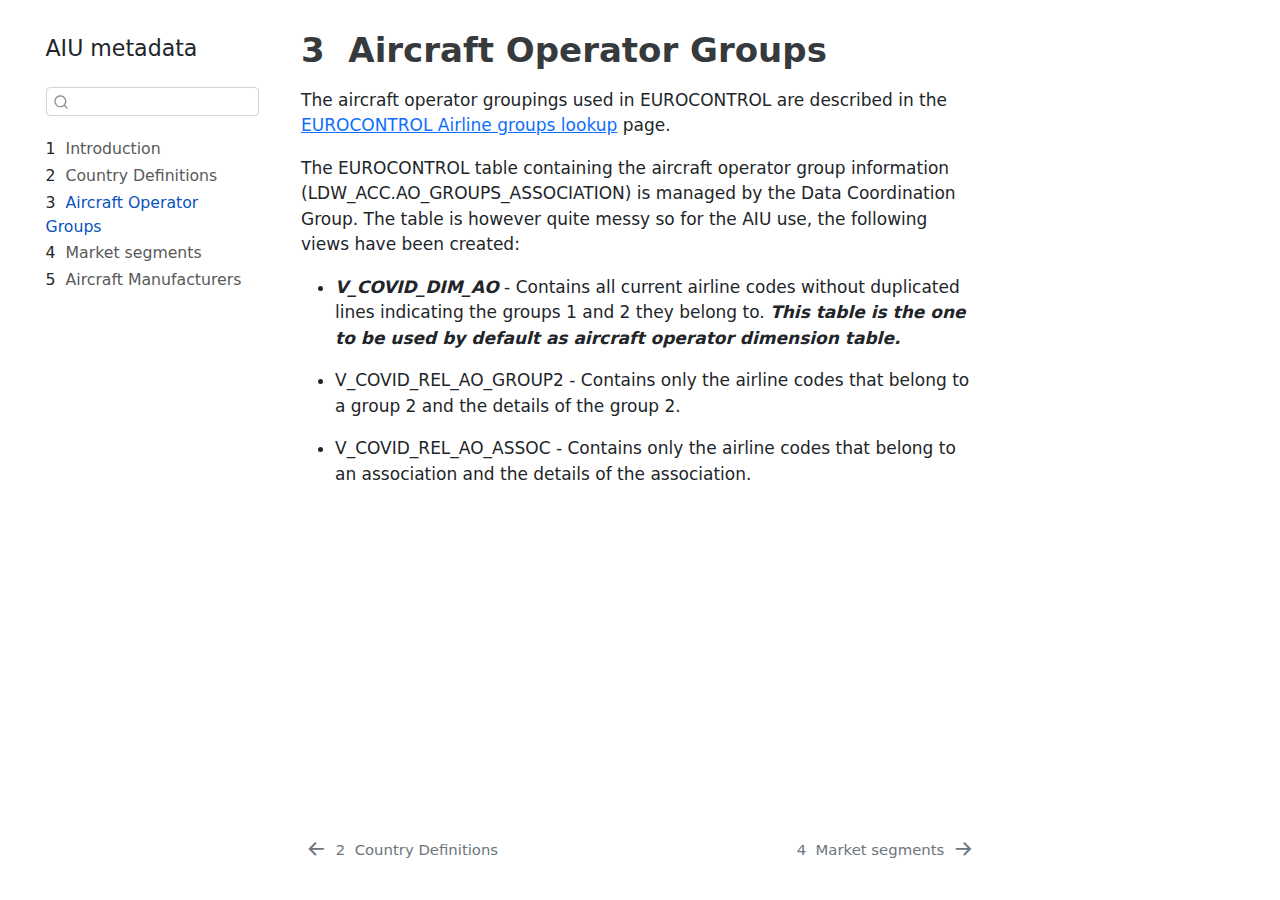
==== ao_groups.html @ b22c86f0 "Built site for gh-pages" ====
<!DOCTYPE html>
<html xmlns="http://www.w3.org/1999/xhtml" lang="en" xml:lang="en"><head>

<meta charset="utf-8">
<meta name="generator" content="quarto-1.3.450">

<meta name="viewport" content="width=device-width, initial-scale=1.0, user-scalable=yes">


<title>AIU metadata - 3&nbsp; Aircraft Operator Groups</title>
<style>
code{white-space: pre-wrap;}
span.smallcaps{font-variant: small-caps;}
div.columns{display: flex; gap: min(4vw, 1.5em);}
div.column{flex: auto; overflow-x: auto;}
div.hanging-indent{margin-left: 1.5em; text-indent: -1.5em;}
ul.task-list{list-style: none;}
ul.task-list li input[type="checkbox"] {
  width: 0.8em;
  margin: 0 0.8em 0.2em -1em; /* quarto-specific, see https://github.com/quarto-dev/quarto-cli/issues/4556 */ 
  vertical-align: middle;
}
</style>


<script src="site_libs/quarto-nav/quarto-nav.js"></script>
<script src="site_libs/quarto-nav/headroom.min.js"></script>
<script src="site_libs/clipboard/clipboard.min.js"></script>
<script src="site_libs/quarto-search/autocomplete.umd.js"></script>
<script src="site_libs/quarto-search/fuse.min.js"></script>
<script src="site_libs/quarto-search/quarto-search.js"></script>
<meta name="quarto:offset" content="./">
<link href="./market_segments.html" rel="next">
<link href="./metadata.html" rel="prev">
<script src="site_libs/quarto-html/quarto.js"></script>
<script src="site_libs/quarto-html/popper.min.js"></script>
<script src="site_libs/quarto-html/tippy.umd.min.js"></script>
<script src="site_libs/quarto-html/anchor.min.js"></script>
<link href="site_libs/quarto-html/tippy.css" rel="stylesheet">
<link href="site_libs/quarto-html/quarto-syntax-highlighting.css" rel="stylesheet" id="quarto-text-highlighting-styles">
<script src="site_libs/bootstrap/bootstrap.min.js"></script>
<link href="site_libs/bootstrap/bootstrap-icons.css" rel="stylesheet">
<link href="site_libs/bootstrap/bootstrap.min.css" rel="stylesheet" id="quarto-bootstrap" data-mode="light">
<script id="quarto-search-options" type="application/json">{
  "location": "sidebar",
  "copy-button": false,
  "collapse-after": 3,
  "panel-placement": "start",
  "type": "textbox",
  "limit": 20,
  "language": {
    "search-no-results-text": "No results",
    "search-matching-documents-text": "matching documents",
    "search-copy-link-title": "Copy link to search",
    "search-hide-matches-text": "Hide additional matches",
    "search-more-match-text": "more match in this document",
    "search-more-matches-text": "more matches in this document",
    "search-clear-button-title": "Clear",
    "search-detached-cancel-button-title": "Cancel",
    "search-submit-button-title": "Submit",
    "search-label": "Search"
  }
}</script>


</head>

<body class="nav-sidebar floating">

<div id="quarto-search-results"></div>
  <header id="quarto-header" class="headroom fixed-top">
  <nav class="quarto-secondary-nav">
    <div class="container-fluid d-flex">
      <button type="button" class="quarto-btn-toggle btn" data-bs-toggle="collapse" data-bs-target="#quarto-sidebar,#quarto-sidebar-glass" aria-controls="quarto-sidebar" aria-expanded="false" aria-label="Toggle sidebar navigation" onclick="if (window.quartoToggleHeadroom) { window.quartoToggleHeadroom(); }">
        <i class="bi bi-layout-text-sidebar-reverse"></i>
      </button>
      <nav class="quarto-page-breadcrumbs" aria-label="breadcrumb"><ol class="breadcrumb"><li class="breadcrumb-item"><a href="./ao_groups.html"><span class="chapter-number">3</span>&nbsp; <span class="chapter-title">Aircraft Operator Groups</span></a></li></ol></nav>
      <a class="flex-grow-1" role="button" data-bs-toggle="collapse" data-bs-target="#quarto-sidebar,#quarto-sidebar-glass" aria-controls="quarto-sidebar" aria-expanded="false" aria-label="Toggle sidebar navigation" onclick="if (window.quartoToggleHeadroom) { window.quartoToggleHeadroom(); }">      
      </a>
      <button type="button" class="btn quarto-search-button" aria-label="" onclick="window.quartoOpenSearch();">
        <i class="bi bi-search"></i>
      </button>
    </div>
  </nav>
</header>
<!-- content -->
<div id="quarto-content" class="quarto-container page-columns page-rows-contents page-layout-article">
<!-- sidebar -->
  <nav id="quarto-sidebar" class="sidebar collapse collapse-horizontal sidebar-navigation floating overflow-auto">
    <div class="pt-lg-2 mt-2 text-left sidebar-header">
    <div class="sidebar-title mb-0 py-0">
      <a href="./">AIU metadata</a> 
    </div>
      </div>
        <div class="mt-2 flex-shrink-0 align-items-center">
        <div class="sidebar-search">
        <div id="quarto-search" class="" title="Search"></div>
        </div>
        </div>
    <div class="sidebar-menu-container"> 
    <ul class="list-unstyled mt-1">
        <li class="sidebar-item">
  <div class="sidebar-item-container"> 
  <a href="./index.html" class="sidebar-item-text sidebar-link">
 <span class="menu-text"><span class="chapter-number">1</span>&nbsp; <span class="chapter-title">Introduction</span></span></a>
  </div>
</li>
        <li class="sidebar-item">
  <div class="sidebar-item-container"> 
  <a href="./metadata.html" class="sidebar-item-text sidebar-link">
 <span class="menu-text"><span class="chapter-number">2</span>&nbsp; <span class="chapter-title">Country Definitions</span></span></a>
  </div>
</li>
        <li class="sidebar-item">
  <div class="sidebar-item-container"> 
  <a href="./ao_groups.html" class="sidebar-item-text sidebar-link active">
 <span class="menu-text"><span class="chapter-number">3</span>&nbsp; <span class="chapter-title">Aircraft Operator Groups</span></span></a>
  </div>
</li>
        <li class="sidebar-item">
  <div class="sidebar-item-container"> 
  <a href="./market_segments.html" class="sidebar-item-text sidebar-link">
 <span class="menu-text"><span class="chapter-number">4</span>&nbsp; <span class="chapter-title">Market segments</span></span></a>
  </div>
</li>
        <li class="sidebar-item">
  <div class="sidebar-item-container"> 
  <a href="./ao_manufacturers.html" class="sidebar-item-text sidebar-link">
 <span class="menu-text"><span class="chapter-number">5</span>&nbsp; <span class="chapter-title">Aircraft Manufacturers</span></span></a>
  </div>
</li>
    </ul>
    </div>
</nav>
<div id="quarto-sidebar-glass" data-bs-toggle="collapse" data-bs-target="#quarto-sidebar,#quarto-sidebar-glass"></div>
<!-- margin-sidebar -->
    <div id="quarto-margin-sidebar" class="sidebar margin-sidebar">
        
    </div>
<!-- main -->
<main class="content" id="quarto-document-content">

<header id="title-block-header" class="quarto-title-block default">
<div class="quarto-title">
<h1 class="title"><span class="chapter-number">3</span>&nbsp; <span class="chapter-title">Aircraft Operator Groups</span></h1>
</div>



<div class="quarto-title-meta">

    
  
    
  </div>
  

</header>

<p>The aircraft operator groupings used in EUROCONTROL are described in the <a href="https://www.eurocontrol.int/directory/airline-groups-lookup">EUROCONTROL Airline groups lookup</a> page.</p>
<p>The EUROCONTROL table containing the aircraft operator group information (LDW_ACC.AO_GROUPS_ASSOCIATION) is managed by the Data Coordination Group. The table is however quite messy so for the AIU use, the following views have been created:</p>
<ul>
<li><p><strong><em>V_COVID_DIM_AO</em></strong> - Contains all current airline codes without duplicated lines indicating the groups 1 and 2 they belong to. <strong><em>This table is the one to be used by default as aircraft operator dimension table.</em></strong></p></li>
<li><p>V_COVID_REL_AO_GROUP2 - Contains only the airline codes that belong to a group 2 and the details of the group 2.</p></li>
<li><p>V_COVID_REL_AO_ASSOC - Contains only the airline codes that belong to an association and the details of the association.</p></li>
</ul>



</main> <!-- /main -->
<script id="quarto-html-after-body" type="application/javascript">
window.document.addEventListener("DOMContentLoaded", function (event) {
  const toggleBodyColorMode = (bsSheetEl) => {
    const mode = bsSheetEl.getAttribute("data-mode");
    const bodyEl = window.document.querySelector("body");
    if (mode === "dark") {
      bodyEl.classList.add("quarto-dark");
      bodyEl.classList.remove("quarto-light");
    } else {
      bodyEl.classList.add("quarto-light");
      bodyEl.classList.remove("quarto-dark");
    }
  }
  const toggleBodyColorPrimary = () => {
    const bsSheetEl = window.document.querySelector("link#quarto-bootstrap");
    if (bsSheetEl) {
      toggleBodyColorMode(bsSheetEl);
    }
  }
  toggleBodyColorPrimary();  
  const icon = "";
  const anchorJS = new window.AnchorJS();
  anchorJS.options = {
    placement: 'right',
    icon: icon
  };
  anchorJS.add('.anchored');
  const isCodeAnnotation = (el) => {
    for (const clz of el.classList) {
      if (clz.startsWith('code-annotation-')) {                     
        return true;
      }
    }
    return false;
  }
  const clipboard = new window.ClipboardJS('.code-copy-button', {
    text: function(trigger) {
      const codeEl = trigger.previousElementSibling.cloneNode(true);
      for (const childEl of codeEl.children) {
        if (isCodeAnnotation(childEl)) {
          childEl.remove();
        }
      }
      return codeEl.innerText;
    }
  });
  clipboard.on('success', function(e) {
    // button target
    const button = e.trigger;
    // don't keep focus
    button.blur();
    // flash "checked"
    button.classList.add('code-copy-button-checked');
    var currentTitle = button.getAttribute("title");
    button.setAttribute("title", "Copied!");
    let tooltip;
    if (window.bootstrap) {
      button.setAttribute("data-bs-toggle", "tooltip");
      button.setAttribute("data-bs-placement", "left");
      button.setAttribute("data-bs-title", "Copied!");
      tooltip = new bootstrap.Tooltip(button, 
        { trigger: "manual", 
          customClass: "code-copy-button-tooltip",
          offset: [0, -8]});
      tooltip.show();    
    }
    setTimeout(function() {
      if (tooltip) {
        tooltip.hide();
        button.removeAttribute("data-bs-title");
        button.removeAttribute("data-bs-toggle");
        button.removeAttribute("data-bs-placement");
      }
      button.setAttribute("title", currentTitle);
      button.classList.remove('code-copy-button-checked');
    }, 1000);
    // clear code selection
    e.clearSelection();
  });
  function tippyHover(el, contentFn) {
    const config = {
      allowHTML: true,
      content: contentFn,
      maxWidth: 500,
      delay: 100,
      arrow: false,
      appendTo: function(el) {
          return el.parentElement;
      },
      interactive: true,
      interactiveBorder: 10,
      theme: 'quarto',
      placement: 'bottom-start'
    };
    window.tippy(el, config); 
  }
  const noterefs = window.document.querySelectorAll('a[role="doc-noteref"]');
  for (var i=0; i<noterefs.length; i++) {
    const ref = noterefs[i];
    tippyHover(ref, function() {
      // use id or data attribute instead here
      let href = ref.getAttribute('data-footnote-href') || ref.getAttribute('href');
      try { href = new URL(href).hash; } catch {}
      const id = href.replace(/^#\/?/, "");
      const note = window.document.getElementById(id);
      return note.innerHTML;
    });
  }
      let selectedAnnoteEl;
      const selectorForAnnotation = ( cell, annotation) => {
        let cellAttr = 'data-code-cell="' + cell + '"';
        let lineAttr = 'data-code-annotation="' +  annotation + '"';
        const selector = 'span[' + cellAttr + '][' + lineAttr + ']';
        return selector;
      }
      const selectCodeLines = (annoteEl) => {
        const doc = window.document;
        const targetCell = annoteEl.getAttribute("data-target-cell");
        const targetAnnotation = annoteEl.getAttribute("data-target-annotation");
        const annoteSpan = window.document.querySelector(selectorForAnnotation(targetCell, targetAnnotation));
        const lines = annoteSpan.getAttribute("data-code-lines").split(",");
        const lineIds = lines.map((line) => {
          return targetCell + "-" + line;
        })
        let top = null;
        let height = null;
        let parent = null;
        if (lineIds.length > 0) {
            //compute the position of the single el (top and bottom and make a div)
            const el = window.document.getElementById(lineIds[0]);
            top = el.offsetTop;
            height = el.offsetHeight;
            parent = el.parentElement.parentElement;
          if (lineIds.length > 1) {
            const lastEl = window.document.getElementById(lineIds[lineIds.length - 1]);
            const bottom = lastEl.offsetTop + lastEl.offsetHeight;
            height = bottom - top;
          }
          if (top !== null && height !== null && parent !== null) {
            // cook up a div (if necessary) and position it 
            let div = window.document.getElementById("code-annotation-line-highlight");
            if (div === null) {
              div = window.document.createElement("div");
              div.setAttribute("id", "code-annotation-line-highlight");
              div.style.position = 'absolute';
              parent.appendChild(div);
            }
            div.style.top = top - 2 + "px";
            div.style.height = height + 4 + "px";
            let gutterDiv = window.document.getElementById("code-annotation-line-highlight-gutter");
            if (gutterDiv === null) {
              gutterDiv = window.document.createElement("div");
              gutterDiv.setAttribute("id", "code-annotation-line-highlight-gutter");
              gutterDiv.style.position = 'absolute';
              const codeCell = window.document.getElementById(targetCell);
              const gutter = codeCell.querySelector('.code-annotation-gutter');
              gutter.appendChild(gutterDiv);
            }
            gutterDiv.style.top = top - 2 + "px";
            gutterDiv.style.height = height + 4 + "px";
          }
          selectedAnnoteEl = annoteEl;
        }
      };
      const unselectCodeLines = () => {
        const elementsIds = ["code-annotation-line-highlight", "code-annotation-line-highlight-gutter"];
        elementsIds.forEach((elId) => {
          const div = window.document.getElementById(elId);
          if (div) {
            div.remove();
          }
        });
        selectedAnnoteEl = undefined;
      };
      // Attach click handler to the DT
      const annoteDls = window.document.querySelectorAll('dt[data-target-cell]');
      for (const annoteDlNode of annoteDls) {
        annoteDlNode.addEventListener('click', (event) => {
          const clickedEl = event.target;
          if (clickedEl !== selectedAnnoteEl) {
            unselectCodeLines();
            const activeEl = window.document.querySelector('dt[data-target-cell].code-annotation-active');
            if (activeEl) {
              activeEl.classList.remove('code-annotation-active');
            }
            selectCodeLines(clickedEl);
            clickedEl.classList.add('code-annotation-active');
          } else {
            // Unselect the line
            unselectCodeLines();
            clickedEl.classList.remove('code-annotation-active');
          }
        });
      }
  const findCites = (el) => {
    const parentEl = el.parentElement;
    if (parentEl) {
      const cites = parentEl.dataset.cites;
      if (cites) {
        return {
          el,
          cites: cites.split(' ')
        };
      } else {
        return findCites(el.parentElement)
      }
    } else {
      return undefined;
    }
  };
  var bibliorefs = window.document.querySelectorAll('a[role="doc-biblioref"]');
  for (var i=0; i<bibliorefs.length; i++) {
    const ref = bibliorefs[i];
    const citeInfo = findCites(ref);
    if (citeInfo) {
      tippyHover(citeInfo.el, function() {
        var popup = window.document.createElement('div');
        citeInfo.cites.forEach(function(cite) {
          var citeDiv = window.document.createElement('div');
          citeDiv.classList.add('hanging-indent');
          citeDiv.classList.add('csl-entry');
          var biblioDiv = window.document.getElementById('ref-' + cite);
          if (biblioDiv) {
            citeDiv.innerHTML = biblioDiv.innerHTML;
          }
          popup.appendChild(citeDiv);
        });
        return popup.innerHTML;
      });
    }
  }
});
</script>
<nav class="page-navigation">
  <div class="nav-page nav-page-previous">
      <a href="./metadata.html" class="pagination-link">
        <i class="bi bi-arrow-left-short"></i> <span class="nav-page-text"><span class="chapter-number">2</span>&nbsp; <span class="chapter-title">Country Definitions</span></span>
      </a>          
  </div>
  <div class="nav-page nav-page-next">
      <a href="./market_segments.html" class="pagination-link">
        <span class="nav-page-text"><span class="chapter-number">4</span>&nbsp; <span class="chapter-title">Market segments</span></span> <i class="bi bi-arrow-right-short"></i>
      </a>
  </div>
</nav>
</div> <!-- /content -->



</body></html>
---- site_libs/quarto-html/tippy.css ----
.tippy-box[data-animation=fade][data-state=hidden]{opacity:0}[data-tippy-root]{max-width:calc(100vw - 10px)}.tippy-box{position:relative;background-color:#333;color:#fff;border-radius:4px;font-size:14px;line-height:1.4;white-space:normal;outline:0;transition-property:transform,visibility,opacity}.tippy-box[data-placement^=top]>.tippy-arrow{bottom:0}.tippy-box[data-placement^=top]>.tippy-arrow:before{bottom:-7px;left:0;border-width:8px 8px 0;border-top-color:initial;transform-origin:center top}.tippy-box[data-placement^=bottom]>.tippy-arrow{top:0}.tippy-box[data-placement^=bottom]>.tippy-arrow:before{top:-7px;left:0;border-width:0 8px 8px;border-bottom-color:initial;transform-origin:center bottom}.tippy-box[data-placement^=left]>.tippy-arrow{right:0}.tippy-box[data-placement^=left]>.tippy-arrow:before{border-width:8px 0 8px 8px;border-left-color:initial;right:-7px;transform-origin:center left}.tippy-box[data-placement^=right]>.tippy-arrow{left:0}.tippy-box[data-placement^=right]>.tippy-arrow:before{left:-7px;border-width:8px 8px 8px 0;border-right-color:initial;transform-origin:center right}.tippy-box[data-inertia][data-state=visible]{transition-timing-function:cubic-bezier(.54,1.5,.38,1.11)}.tippy-arrow{width:16px;height:16px;color:#333}.tippy-arrow:before{content:"";position:absolute;border-color:transparent;border-style:solid}.tippy-content{position:relative;padding:5px 9px;z-index:1}
---- site_libs/quarto-html/quarto-syntax-highlighting.css ----
/* quarto syntax highlight colors */
:root {
  --quarto-hl-ot-color: #003B4F;
  --quarto-hl-at-color: #657422;
  --quarto-hl-ss-color: #20794D;
  --quarto-hl-an-color: #5E5E5E;
  --quarto-hl-fu-color: #4758AB;
  --quarto-hl-st-color: #20794D;
  --quarto-hl-cf-color: #003B4F;
  --quarto-hl-op-color: #5E5E5E;
  --quarto-hl-er-color: #AD0000;
  --quarto-hl-bn-color: #AD0000;
  --quarto-hl-al-color: #AD0000;
  --quarto-hl-va-color: #111111;
  --quarto-hl-bu-color: inherit;
  --quarto-hl-ex-color: inherit;
  --quarto-hl-pp-color: #AD0000;
  --quarto-hl-in-color: #5E5E5E;
  --quarto-hl-vs-color: #20794D;
  --quarto-hl-wa-color: #5E5E5E;
  --quarto-hl-do-color: #5E5E5E;
  --quarto-hl-im-color: #00769E;
  --quarto-hl-ch-color: #20794D;
  --quarto-hl-dt-color: #AD0000;
  --quarto-hl-fl-color: #AD0000;
  --quarto-hl-co-color: #5E5E5E;
  --quarto-hl-cv-color: #5E5E5E;
  --quarto-hl-cn-color: #8f5902;
  --quarto-hl-sc-color: #5E5E5E;
  --quarto-hl-dv-color: #AD0000;
  --quarto-hl-kw-color: #003B4F;
}

/* other quarto variables */
:root {
  --quarto-font-monospace: SFMono-Regular, Menlo, Monaco, Consolas, "Liberation Mono", "Courier New", monospace;
}

pre > code.sourceCode > span {
  color: #003B4F;
}

code span {
  color: #003B4F;
}

code.sourceCode > span {
  color: #003B4F;
}

div.sourceCode,
div.sourceCode pre.sourceCode {
  color: #003B4F;
}

code span.ot {
  color: #003B4F;
  font-style: inherit;
}

code span.at {
  color: #657422;
  font-style: inherit;
}

code span.ss {
  color: #20794D;
  font-style: inherit;
}

code span.an {
  color: #5E5E5E;
  font-style: inherit;
}

code span.fu {
  color: #4758AB;
  font-style: inherit;
}

code span.st {
  color: #20794D;
  font-style: inherit;
}

code span.cf {
  color: #003B4F;
  font-style: inherit;
}

code span.op {
  color: #5E5E5E;
  font-style: inherit;
}

code span.er {
  color: #AD0000;
  font-style: inherit;
}

code span.bn {
  color: #AD0000;
  font-style: inherit;
}

code span.al {
  color: #AD0000;
  font-style: inherit;
}

code span.va {
  color: #111111;
  font-style: inherit;
}

code span.bu {
  font-style: inherit;
}

code span.ex {
  font-style: inherit;
}

code span.pp {
  color: #AD0000;
  font-style: inherit;
}

code span.in {
  color: #5E5E5E;
  font-style: inherit;
}

code span.vs {
  color: #20794D;
  font-style: inherit;
}

code span.wa {
  color: #5E5E5E;
  font-style: italic;
}

code span.do {
  color: #5E5E5E;
  font-style: italic;
}

code span.im {
  color: #00769E;
  font-style: inherit;
}

code span.ch {
  color: #20794D;
  font-style: inherit;
}

code span.dt {
  color: #AD0000;
  font-style: inherit;
}

code span.fl {
  color: #AD0000;
  font-style: inherit;
}

code span.co {
  color: #5E5E5E;
  font-style: inherit;
}

code span.cv {
  color: #5E5E5E;
  font-style: italic;
}

code span.cn {
  color: #8f5902;
  font-style: inherit;
}

code span.sc {
  color: #5E5E5E;
  font-style: inherit;
}

code span.dv {
  color: #AD0000;
  font-style: inherit;
}

code span.kw {
  color: #003B4F;
  font-style: inherit;
}

.prevent-inlining {
  content: "</";
}

/*# sourceMappingURL=debc5d5d77c3f9108843748ff7464032.css.map */
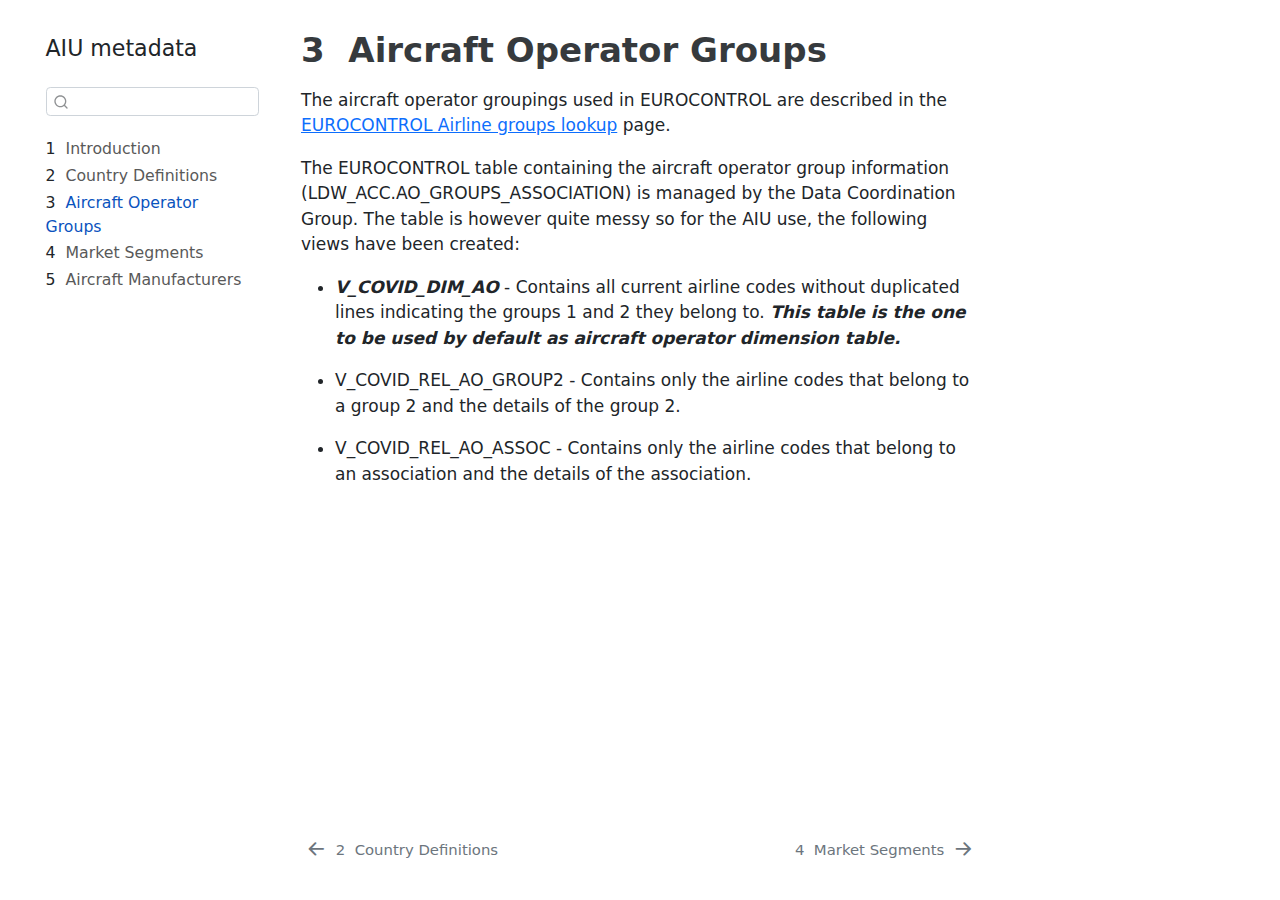
==== commit 37bf8f06: "Built site for gh-pages" ====
--- a/ao_groups.html
+++ b/ao_groups.html
@@ -120,7 +120,7 @@
         <li class="sidebar-item">
   <div class="sidebar-item-container"> 
   <a href="./market_segments.html" class="sidebar-item-text sidebar-link">
- <span class="menu-text"><span class="chapter-number">4</span>&nbsp; <span class="chapter-title">Market segments</span></span></a>
+ <span class="menu-text"><span class="chapter-number">4</span>&nbsp; <span class="chapter-title">Market Segments</span></span></a>
   </div>
 </li>
         <li class="sidebar-item">
@@ -409,7 +409,7 @@
   </div>
   <div class="nav-page nav-page-next">
       <a href="./market_segments.html" class="pagination-link">
-        <span class="nav-page-text"><span class="chapter-number">4</span>&nbsp; <span class="chapter-title">Market segments</span></span> <i class="bi bi-arrow-right-short"></i>
+        <span class="nav-page-text"><span class="chapter-number">4</span>&nbsp; <span class="chapter-title">Market Segments</span></span> <i class="bi bi-arrow-right-short"></i>
       </a>
   </div>
 </nav>
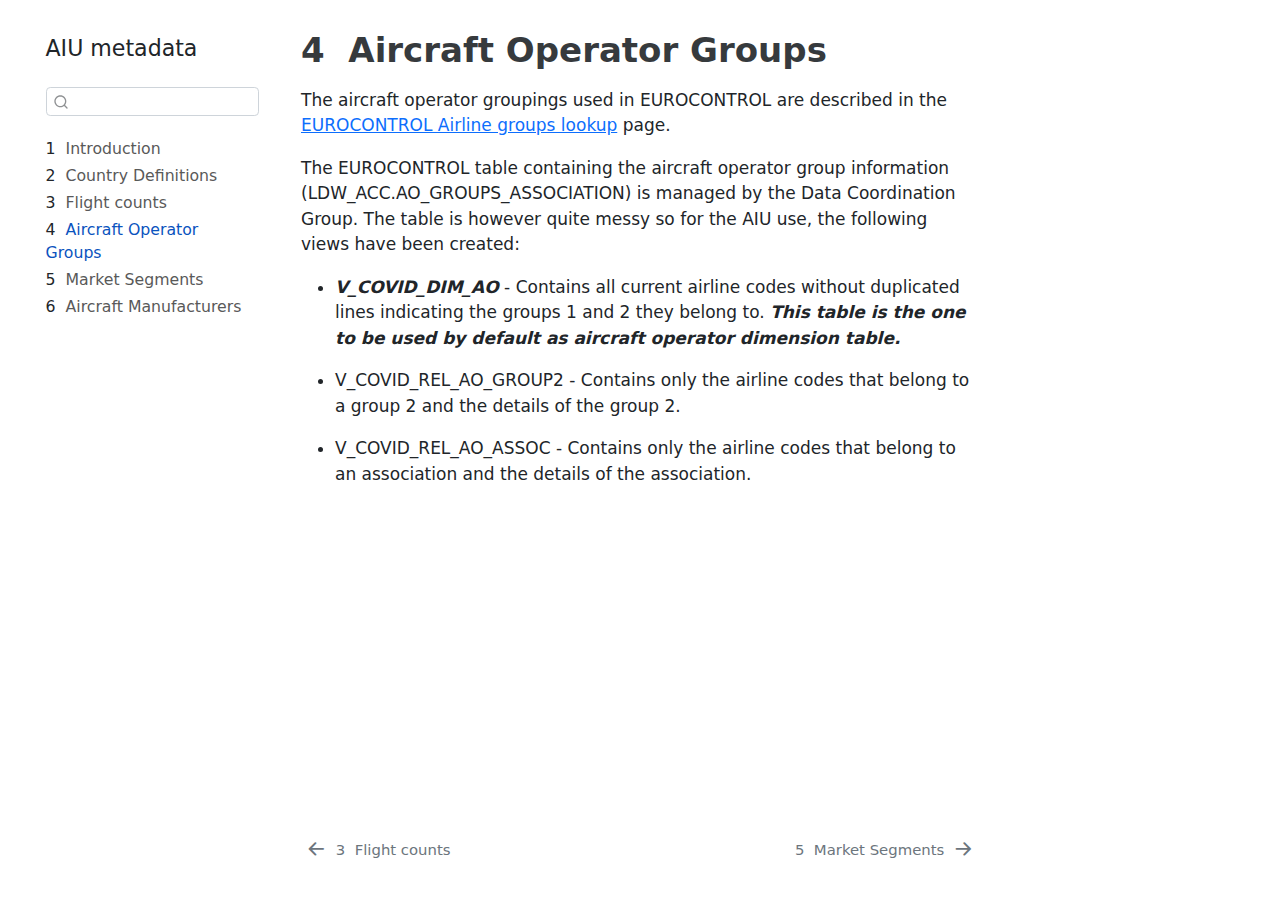
==== commit 8db0b431: "Built site for gh-pages" ====
--- a/ao_groups.html
+++ b/ao_groups.html
@@ -7,7 +7,7 @@
 <meta name="viewport" content="width=device-width, initial-scale=1.0, user-scalable=yes">
 
 
-<title>AIU metadata - 3&nbsp; Aircraft Operator Groups</title>
+<title>AIU metadata - 4&nbsp; Aircraft Operator Groups</title>
 <style>
 code{white-space: pre-wrap;}
 span.smallcaps{font-variant: small-caps;}
@@ -31,7 +31,7 @@
 <script src="site_libs/quarto-search/quarto-search.js"></script>
 <meta name="quarto:offset" content="./">
 <link href="./market_segments.html" rel="next">
-<link href="./metadata.html" rel="prev">
+<link href="./flight_counts.html" rel="prev">
 <script src="site_libs/quarto-html/quarto.js"></script>
 <script src="site_libs/quarto-html/popper.min.js"></script>
 <script src="site_libs/quarto-html/tippy.umd.min.js"></script>
@@ -74,7 +74,7 @@
       <button type="button" class="quarto-btn-toggle btn" data-bs-toggle="collapse" data-bs-target="#quarto-sidebar,#quarto-sidebar-glass" aria-controls="quarto-sidebar" aria-expanded="false" aria-label="Toggle sidebar navigation" onclick="if (window.quartoToggleHeadroom) { window.quartoToggleHeadroom(); }">
         <i class="bi bi-layout-text-sidebar-reverse"></i>
       </button>
-      <nav class="quarto-page-breadcrumbs" aria-label="breadcrumb"><ol class="breadcrumb"><li class="breadcrumb-item"><a href="./ao_groups.html"><span class="chapter-number">3</span>&nbsp; <span class="chapter-title">Aircraft Operator Groups</span></a></li></ol></nav>
+      <nav class="quarto-page-breadcrumbs" aria-label="breadcrumb"><ol class="breadcrumb"><li class="breadcrumb-item"><a href="./ao_groups.html"><span class="chapter-number">4</span>&nbsp; <span class="chapter-title">Aircraft Operator Groups</span></a></li></ol></nav>
       <a class="flex-grow-1" role="button" data-bs-toggle="collapse" data-bs-target="#quarto-sidebar,#quarto-sidebar-glass" aria-controls="quarto-sidebar" aria-expanded="false" aria-label="Toggle sidebar navigation" onclick="if (window.quartoToggleHeadroom) { window.quartoToggleHeadroom(); }">      
       </a>
       <button type="button" class="btn quarto-search-button" aria-label="" onclick="window.quartoOpenSearch();">
@@ -113,20 +113,26 @@
 </li>
         <li class="sidebar-item">
   <div class="sidebar-item-container"> 
+  <a href="./flight_counts.html" class="sidebar-item-text sidebar-link">
+ <span class="menu-text"><span class="chapter-number">3</span>&nbsp; <span class="chapter-title">Flight counts</span></span></a>
+  </div>
+</li>
+        <li class="sidebar-item">
+  <div class="sidebar-item-container"> 
   <a href="./ao_groups.html" class="sidebar-item-text sidebar-link active">
- <span class="menu-text"><span class="chapter-number">3</span>&nbsp; <span class="chapter-title">Aircraft Operator Groups</span></span></a>
+ <span class="menu-text"><span class="chapter-number">4</span>&nbsp; <span class="chapter-title">Aircraft Operator Groups</span></span></a>
   </div>
 </li>
         <li class="sidebar-item">
   <div class="sidebar-item-container"> 
   <a href="./market_segments.html" class="sidebar-item-text sidebar-link">
- <span class="menu-text"><span class="chapter-number">4</span>&nbsp; <span class="chapter-title">Market Segments</span></span></a>
+ <span class="menu-text"><span class="chapter-number">5</span>&nbsp; <span class="chapter-title">Market Segments</span></span></a>
   </div>
 </li>
         <li class="sidebar-item">
   <div class="sidebar-item-container"> 
   <a href="./ao_manufacturers.html" class="sidebar-item-text sidebar-link">
- <span class="menu-text"><span class="chapter-number">5</span>&nbsp; <span class="chapter-title">Aircraft Manufacturers</span></span></a>
+ <span class="menu-text"><span class="chapter-number">6</span>&nbsp; <span class="chapter-title">Aircraft Manufacturers</span></span></a>
   </div>
 </li>
     </ul>
@@ -142,7 +148,7 @@
 
 <header id="title-block-header" class="quarto-title-block default">
 <div class="quarto-title">
-<h1 class="title"><span class="chapter-number">3</span>&nbsp; <span class="chapter-title">Aircraft Operator Groups</span></h1>
+<h1 class="title"><span class="chapter-number">4</span>&nbsp; <span class="chapter-title">Aircraft Operator Groups</span></h1>
 </div>
 
 
@@ -403,13 +409,13 @@
 </script>
 <nav class="page-navigation">
   <div class="nav-page nav-page-previous">
-      <a href="./metadata.html" class="pagination-link">
-        <i class="bi bi-arrow-left-short"></i> <span class="nav-page-text"><span class="chapter-number">2</span>&nbsp; <span class="chapter-title">Country Definitions</span></span>
+      <a href="./flight_counts.html" class="pagination-link">
+        <i class="bi bi-arrow-left-short"></i> <span class="nav-page-text"><span class="chapter-number">3</span>&nbsp; <span class="chapter-title">Flight counts</span></span>
       </a>          
   </div>
   <div class="nav-page nav-page-next">
       <a href="./market_segments.html" class="pagination-link">
-        <span class="nav-page-text"><span class="chapter-number">4</span>&nbsp; <span class="chapter-title">Market Segments</span></span> <i class="bi bi-arrow-right-short"></i>
+        <span class="nav-page-text"><span class="chapter-number">5</span>&nbsp; <span class="chapter-title">Market Segments</span></span> <i class="bi bi-arrow-right-short"></i>
       </a>
   </div>
 </nav>
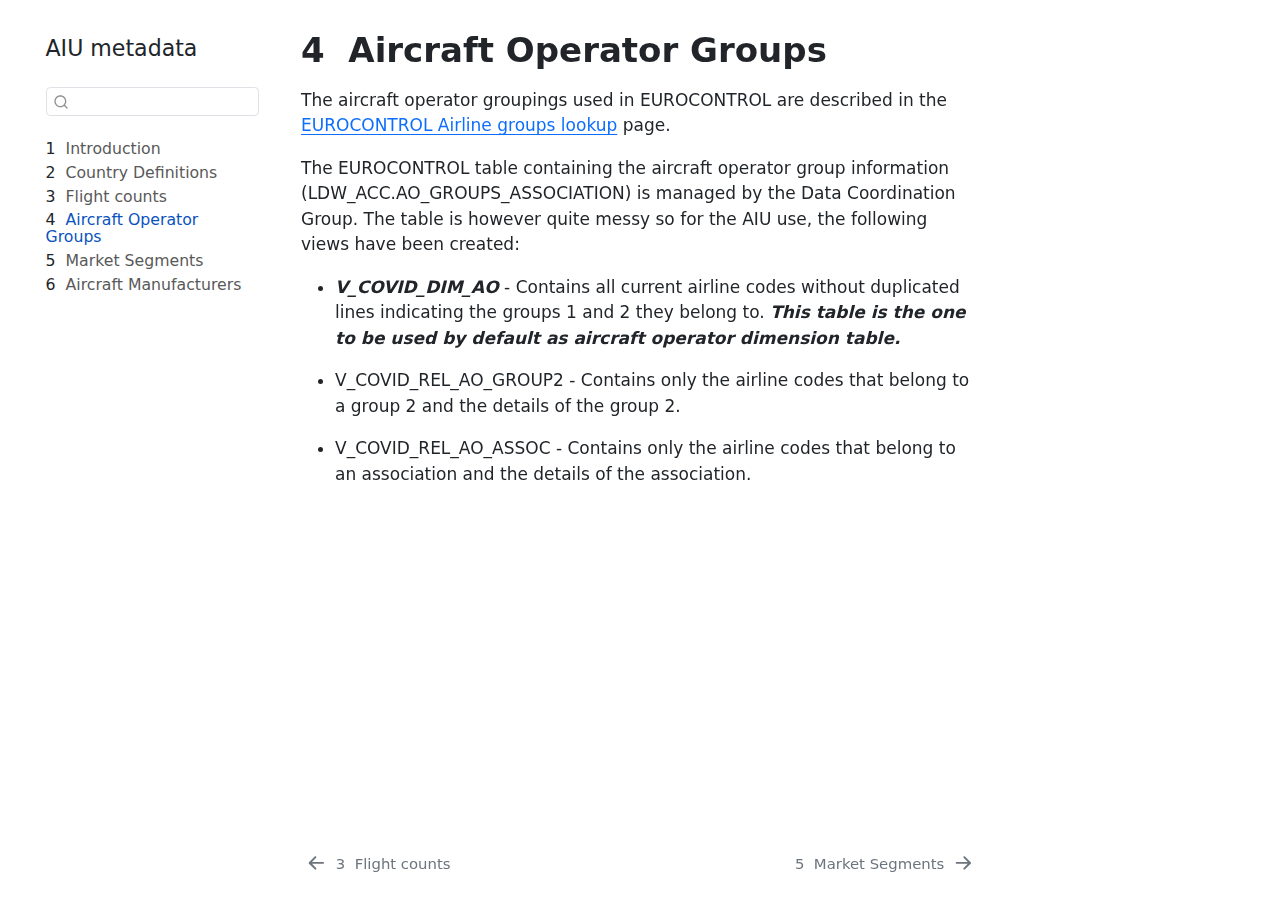
==== commit 0732819e: "Built site for gh-pages" ====
--- a/ao_groups.html
+++ b/ao_groups.html
@@ -2,12 +2,12 @@
 <html xmlns="http://www.w3.org/1999/xhtml" lang="en" xml:lang="en"><head>
 
 <meta charset="utf-8">
-<meta name="generator" content="quarto-1.3.450">
+<meta name="generator" content="quarto-1.5.53">
 
 <meta name="viewport" content="width=device-width, initial-scale=1.0, user-scalable=yes">
 
 
-<title>AIU metadata - 4&nbsp; Aircraft Operator Groups</title>
+<title>4&nbsp; Aircraft Operator Groups – AIU metadata</title>
 <style>
 code{white-space: pre-wrap;}
 span.smallcaps{font-variant: small-caps;}
@@ -47,7 +47,13 @@
   "collapse-after": 3,
   "panel-placement": "start",
   "type": "textbox",
-  "limit": 20,
+  "limit": 50,
+  "keyboard-shortcut": [
+    "f",
+    "/",
+    "s"
+  ],
+  "show-item-context": false,
   "language": {
     "search-no-results-text": "No results",
     "search-matching-documents-text": "matching documents",
@@ -56,6 +62,7 @@
     "search-more-match-text": "more match in this document",
     "search-more-matches-text": "more matches in this document",
     "search-clear-button-title": "Clear",
+    "search-text-placeholder": "",
     "search-detached-cancel-button-title": "Cancel",
     "search-submit-button-title": "Submit",
     "search-label": "Search"
@@ -71,13 +78,13 @@
   <header id="quarto-header" class="headroom fixed-top">
   <nav class="quarto-secondary-nav">
     <div class="container-fluid d-flex">
-      <button type="button" class="quarto-btn-toggle btn" data-bs-toggle="collapse" data-bs-target="#quarto-sidebar,#quarto-sidebar-glass" aria-controls="quarto-sidebar" aria-expanded="false" aria-label="Toggle sidebar navigation" onclick="if (window.quartoToggleHeadroom) { window.quartoToggleHeadroom(); }">
+      <button type="button" class="quarto-btn-toggle btn" data-bs-toggle="collapse" role="button" data-bs-target=".quarto-sidebar-collapse-item" aria-controls="quarto-sidebar" aria-expanded="false" aria-label="Toggle sidebar navigation" onclick="if (window.quartoToggleHeadroom) { window.quartoToggleHeadroom(); }">
         <i class="bi bi-layout-text-sidebar-reverse"></i>
       </button>
-      <nav class="quarto-page-breadcrumbs" aria-label="breadcrumb"><ol class="breadcrumb"><li class="breadcrumb-item"><a href="./ao_groups.html"><span class="chapter-number">4</span>&nbsp; <span class="chapter-title">Aircraft Operator Groups</span></a></li></ol></nav>
-      <a class="flex-grow-1" role="button" data-bs-toggle="collapse" data-bs-target="#quarto-sidebar,#quarto-sidebar-glass" aria-controls="quarto-sidebar" aria-expanded="false" aria-label="Toggle sidebar navigation" onclick="if (window.quartoToggleHeadroom) { window.quartoToggleHeadroom(); }">      
-      </a>
-      <button type="button" class="btn quarto-search-button" aria-label="" onclick="window.quartoOpenSearch();">
+        <nav class="quarto-page-breadcrumbs" aria-label="breadcrumb"><ol class="breadcrumb"><li class="breadcrumb-item"><a href="./ao_groups.html"><span class="chapter-number">4</span>&nbsp; <span class="chapter-title">Aircraft Operator Groups</span></a></li></ol></nav>
+        <a class="flex-grow-1" role="navigation" data-bs-toggle="collapse" data-bs-target=".quarto-sidebar-collapse-item" aria-controls="quarto-sidebar" aria-expanded="false" aria-label="Toggle sidebar navigation" onclick="if (window.quartoToggleHeadroom) { window.quartoToggleHeadroom(); }">      
+        </a>
+      <button type="button" class="btn quarto-search-button" aria-label="Search" onclick="window.quartoOpenSearch();">
         <i class="bi bi-search"></i>
       </button>
     </div>
@@ -86,7 +93,7 @@
 <!-- content -->
 <div id="quarto-content" class="quarto-container page-columns page-rows-contents page-layout-article">
 <!-- sidebar -->
-  <nav id="quarto-sidebar" class="sidebar collapse collapse-horizontal sidebar-navigation floating overflow-auto">
+  <nav id="quarto-sidebar" class="sidebar collapse collapse-horizontal quarto-sidebar-collapse-item sidebar-navigation floating overflow-auto">
     <div class="pt-lg-2 mt-2 text-left sidebar-header">
     <div class="sidebar-title mb-0 py-0">
       <a href="./">AIU metadata</a> 
@@ -138,9 +145,9 @@
     </ul>
     </div>
 </nav>
-<div id="quarto-sidebar-glass" data-bs-toggle="collapse" data-bs-target="#quarto-sidebar,#quarto-sidebar-glass"></div>
+<div id="quarto-sidebar-glass" class="quarto-sidebar-collapse-item" data-bs-toggle="collapse" data-bs-target=".quarto-sidebar-collapse-item"></div>
 <!-- margin-sidebar -->
-    <div id="quarto-margin-sidebar" class="sidebar margin-sidebar">
+    <div id="quarto-margin-sidebar" class="sidebar margin-sidebar zindex-bottom">
         
     </div>
 <!-- main -->
@@ -161,7 +168,9 @@
   </div>
   
 
+
 </header>
+
 
 <p>The aircraft operator groupings used in EUROCONTROL are described in the <a href="https://www.eurocontrol.int/directory/airline-groups-lookup">EUROCONTROL Airline groups lookup</a> page.</p>
 <p>The EUROCONTROL table containing the aircraft operator group information (LDW_ACC.AO_GROUPS_ASSOCIATION) is managed by the Data Coordination Group. The table is however quite messy so for the AIU use, the following views have been created:</p>
@@ -209,18 +218,7 @@
     }
     return false;
   }
-  const clipboard = new window.ClipboardJS('.code-copy-button', {
-    text: function(trigger) {
-      const codeEl = trigger.previousElementSibling.cloneNode(true);
-      for (const childEl of codeEl.children) {
-        if (isCodeAnnotation(childEl)) {
-          childEl.remove();
-        }
-      }
-      return codeEl.innerText;
-    }
-  });
-  clipboard.on('success', function(e) {
+  const onCopySuccess = function(e) {
     // button target
     const button = e.trigger;
     // don't keep focus
@@ -252,11 +250,50 @@
     }, 1000);
     // clear code selection
     e.clearSelection();
+  }
+  const getTextToCopy = function(trigger) {
+      const codeEl = trigger.previousElementSibling.cloneNode(true);
+      for (const childEl of codeEl.children) {
+        if (isCodeAnnotation(childEl)) {
+          childEl.remove();
+        }
+      }
+      return codeEl.innerText;
+  }
+  const clipboard = new window.ClipboardJS('.code-copy-button:not([data-in-quarto-modal])', {
+    text: getTextToCopy
   });
-  function tippyHover(el, contentFn) {
+  clipboard.on('success', onCopySuccess);
+  if (window.document.getElementById('quarto-embedded-source-code-modal')) {
+    // For code content inside modals, clipBoardJS needs to be initialized with a container option
+    // TODO: Check when it could be a function (https://github.com/zenorocha/clipboard.js/issues/860)
+    const clipboardModal = new window.ClipboardJS('.code-copy-button[data-in-quarto-modal]', {
+      text: getTextToCopy,
+      container: window.document.getElementById('quarto-embedded-source-code-modal')
+    });
+    clipboardModal.on('success', onCopySuccess);
+  }
+    var localhostRegex = new RegExp(/^(?:http|https):\/\/localhost\:?[0-9]*\//);
+    var mailtoRegex = new RegExp(/^mailto:/);
+      var filterRegex = new RegExp('/' + window.location.host + '/');
+    var isInternal = (href) => {
+        return filterRegex.test(href) || localhostRegex.test(href) || mailtoRegex.test(href);
+    }
+    // Inspect non-navigation links and adorn them if external
+ 	var links = window.document.querySelectorAll('a[href]:not(.nav-link):not(.navbar-brand):not(.toc-action):not(.sidebar-link):not(.sidebar-item-toggle):not(.pagination-link):not(.no-external):not([aria-hidden]):not(.dropdown-item):not(.quarto-navigation-tool):not(.about-link)');
+    for (var i=0; i<links.length; i++) {
+      const link = links[i];
+      if (!isInternal(link.href)) {
+        // undo the damage that might have been done by quarto-nav.js in the case of
+        // links that we want to consider external
+        if (link.dataset.originalHref !== undefined) {
+          link.href = link.dataset.originalHref;
+        }
+      }
+    }
+  function tippyHover(el, contentFn, onTriggerFn, onUntriggerFn) {
     const config = {
       allowHTML: true,
-      content: contentFn,
       maxWidth: 500,
       delay: 100,
       arrow: false,
@@ -266,8 +303,17 @@
       interactive: true,
       interactiveBorder: 10,
       theme: 'quarto',
-      placement: 'bottom-start'
+      placement: 'bottom-start',
     };
+    if (contentFn) {
+      config.content = contentFn;
+    }
+    if (onTriggerFn) {
+      config.onTrigger = onTriggerFn;
+    }
+    if (onUntriggerFn) {
+      config.onUntrigger = onUntriggerFn;
+    }
     window.tippy(el, config); 
   }
   const noterefs = window.document.querySelectorAll('a[role="doc-noteref"]');
@@ -279,7 +325,130 @@
       try { href = new URL(href).hash; } catch {}
       const id = href.replace(/^#\/?/, "");
       const note = window.document.getElementById(id);
-      return note.innerHTML;
+      if (note) {
+        return note.innerHTML;
+      } else {
+        return "";
+      }
+    });
+  }
+  const xrefs = window.document.querySelectorAll('a.quarto-xref');
+  const processXRef = (id, note) => {
+    // Strip column container classes
+    const stripColumnClz = (el) => {
+      el.classList.remove("page-full", "page-columns");
+      if (el.children) {
+        for (const child of el.children) {
+          stripColumnClz(child);
+        }
+      }
+    }
+    stripColumnClz(note)
+    if (id === null || id.startsWith('sec-')) {
+      // Special case sections, only their first couple elements
+      const container = document.createElement("div");
+      if (note.children && note.children.length > 2) {
+        container.appendChild(note.children[0].cloneNode(true));
+        for (let i = 1; i < note.children.length; i++) {
+          const child = note.children[i];
+          if (child.tagName === "P" && child.innerText === "") {
+            continue;
+          } else {
+            container.appendChild(child.cloneNode(true));
+            break;
+          }
+        }
+        if (window.Quarto?.typesetMath) {
+          window.Quarto.typesetMath(container);
+        }
+        return container.innerHTML
+      } else {
+        if (window.Quarto?.typesetMath) {
+          window.Quarto.typesetMath(note);
+        }
+        return note.innerHTML;
+      }
+    } else {
+      // Remove any anchor links if they are present
+      const anchorLink = note.querySelector('a.anchorjs-link');
+      if (anchorLink) {
+        anchorLink.remove();
+      }
+      if (window.Quarto?.typesetMath) {
+        window.Quarto.typesetMath(note);
+      }
+      // TODO in 1.5, we should make sure this works without a callout special case
+      if (note.classList.contains("callout")) {
+        return note.outerHTML;
+      } else {
+        return note.innerHTML;
+      }
+    }
+  }
+  for (var i=0; i<xrefs.length; i++) {
+    const xref = xrefs[i];
+    tippyHover(xref, undefined, function(instance) {
+      instance.disable();
+      let url = xref.getAttribute('href');
+      let hash = undefined; 
+      if (url.startsWith('#')) {
+        hash = url;
+      } else {
+        try { hash = new URL(url).hash; } catch {}
+      }
+      if (hash) {
+        const id = hash.replace(/^#\/?/, "");
+        const note = window.document.getElementById(id);
+        if (note !== null) {
+          try {
+            const html = processXRef(id, note.cloneNode(true));
+            instance.setContent(html);
+          } finally {
+            instance.enable();
+            instance.show();
+          }
+        } else {
+          // See if we can fetch this
+          fetch(url.split('#')[0])
+          .then(res => res.text())
+          .then(html => {
+            const parser = new DOMParser();
+            const htmlDoc = parser.parseFromString(html, "text/html");
+            const note = htmlDoc.getElementById(id);
+            if (note !== null) {
+              const html = processXRef(id, note);
+              instance.setContent(html);
+            } 
+          }).finally(() => {
+            instance.enable();
+            instance.show();
+          });
+        }
+      } else {
+        // See if we can fetch a full url (with no hash to target)
+        // This is a special case and we should probably do some content thinning / targeting
+        fetch(url)
+        .then(res => res.text())
+        .then(html => {
+          const parser = new DOMParser();
+          const htmlDoc = parser.parseFromString(html, "text/html");
+          const note = htmlDoc.querySelector('main.content');
+          if (note !== null) {
+            // This should only happen for chapter cross references
+            // (since there is no id in the URL)
+            // remove the first header
+            if (note.children.length > 0 && note.children[0].tagName === "HEADER") {
+              note.children[0].remove();
+            }
+            const html = processXRef(null, note);
+            instance.setContent(html);
+          } 
+        }).finally(() => {
+          instance.enable();
+          instance.show();
+        });
+      }
+    }, function(instance) {
     });
   }
       let selectedAnnoteEl;
@@ -323,6 +492,7 @@
             }
             div.style.top = top - 2 + "px";
             div.style.height = height + 4 + "px";
+            div.style.left = 0;
             let gutterDiv = window.document.getElementById("code-annotation-line-highlight-gutter");
             if (gutterDiv === null) {
               gutterDiv = window.document.createElement("div");
@@ -348,6 +518,32 @@
         });
         selectedAnnoteEl = undefined;
       };
+        // Handle positioning of the toggle
+    window.addEventListener(
+      "resize",
+      throttle(() => {
+        elRect = undefined;
+        if (selectedAnnoteEl) {
+          selectCodeLines(selectedAnnoteEl);
+        }
+      }, 10)
+    );
+    function throttle(fn, ms) {
+    let throttle = false;
+    let timer;
+      return (...args) => {
+        if(!throttle) { // first call gets through
+            fn.apply(this, args);
+            throttle = true;
+        } else { // all the others get throttled
+            if(timer) clearTimeout(timer); // cancel #2
+            timer = setTimeout(() => {
+              fn.apply(this, args);
+              timer = throttle = false;
+            }, ms);
+        }
+      };
+    }
       // Attach click handler to the DT
       const annoteDls = window.document.querySelectorAll('dt[data-target-cell]');
       for (const annoteDlNode of annoteDls) {
@@ -409,12 +605,12 @@
 </script>
 <nav class="page-navigation">
   <div class="nav-page nav-page-previous">
-      <a href="./flight_counts.html" class="pagination-link">
+      <a href="./flight_counts.html" class="pagination-link" aria-label="Flight counts">
         <i class="bi bi-arrow-left-short"></i> <span class="nav-page-text"><span class="chapter-number">3</span>&nbsp; <span class="chapter-title">Flight counts</span></span>
       </a>          
   </div>
   <div class="nav-page nav-page-next">
-      <a href="./market_segments.html" class="pagination-link">
+      <a href="./market_segments.html" class="pagination-link" aria-label="Market Segments">
         <span class="nav-page-text"><span class="chapter-number">5</span>&nbsp; <span class="chapter-title">Market Segments</span></span> <i class="bi bi-arrow-right-short"></i>
       </a>
   </div>
@@ -423,4 +619,5 @@
 
 
 
+
 </body></html>--- a/site_libs/quarto-html/quarto-syntax-highlighting.css
+++ b/site_libs/quarto-html/quarto-syntax-highlighting.css
@@ -85,6 +85,7 @@
 
 code span.cf {
   color: #003B4F;
+  font-weight: bold;
   font-style: inherit;
 }
 
@@ -193,6 +194,7 @@
 
 code span.kw {
   color: #003B4F;
+  font-weight: bold;
   font-style: inherit;
 }
 
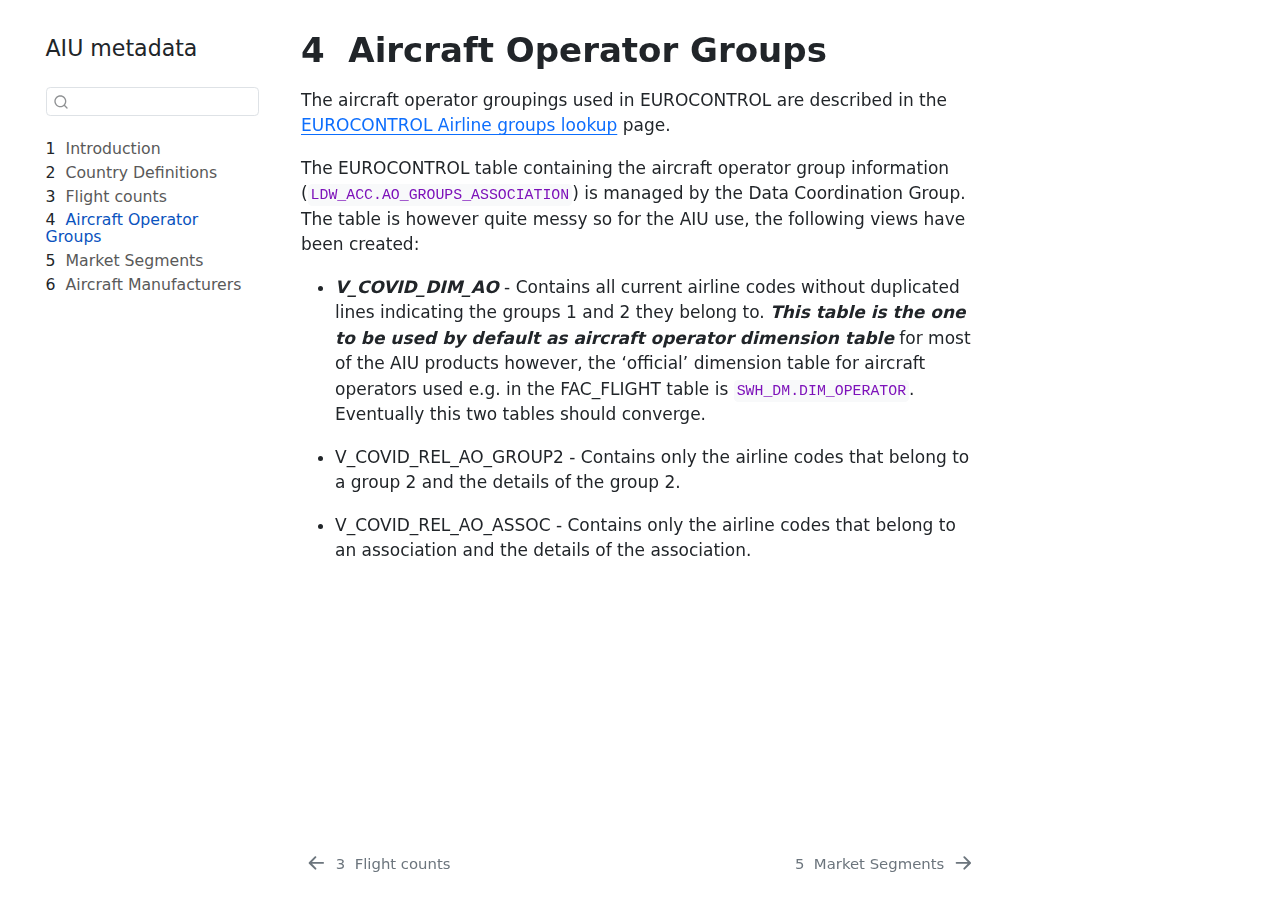
==== commit ba4bc94d: "Built site for gh-pages" ====
--- a/ao_groups.html
+++ b/ao_groups.html
@@ -173,9 +173,9 @@
 
 
 <p>The aircraft operator groupings used in EUROCONTROL are described in the <a href="https://www.eurocontrol.int/directory/airline-groups-lookup">EUROCONTROL Airline groups lookup</a> page.</p>
-<p>The EUROCONTROL table containing the aircraft operator group information (LDW_ACC.AO_GROUPS_ASSOCIATION) is managed by the Data Coordination Group. The table is however quite messy so for the AIU use, the following views have been created:</p>
+<p>The EUROCONTROL table containing the aircraft operator group information (<code>LDW_ACC.AO_GROUPS_ASSOCIATION</code>) is managed by the Data Coordination Group. The table is however quite messy so for the AIU use, the following views have been created:</p>
 <ul>
-<li><p><strong><em>V_COVID_DIM_AO</em></strong> - Contains all current airline codes without duplicated lines indicating the groups 1 and 2 they belong to. <strong><em>This table is the one to be used by default as aircraft operator dimension table.</em></strong></p></li>
+<li><p><strong><em>V_COVID_DIM_AO</em></strong> - Contains all current airline codes without duplicated lines indicating the groups 1 and 2 they belong to. <strong><em>This table is the one to be used by default as aircraft operator dimension table</em></strong> for most of the AIU products however, the ‘official’ dimension table for aircraft operators used e.g.&nbsp;in the FAC_FLIGHT table is <code>SWH_DM.DIM_OPERATOR</code>. Eventually this two tables should converge.</p></li>
 <li><p>V_COVID_REL_AO_GROUP2 - Contains only the airline codes that belong to a group 2 and the details of the group 2.</p></li>
 <li><p>V_COVID_REL_AO_ASSOC - Contains only the airline codes that belong to an association and the details of the association.</p></li>
 </ul>
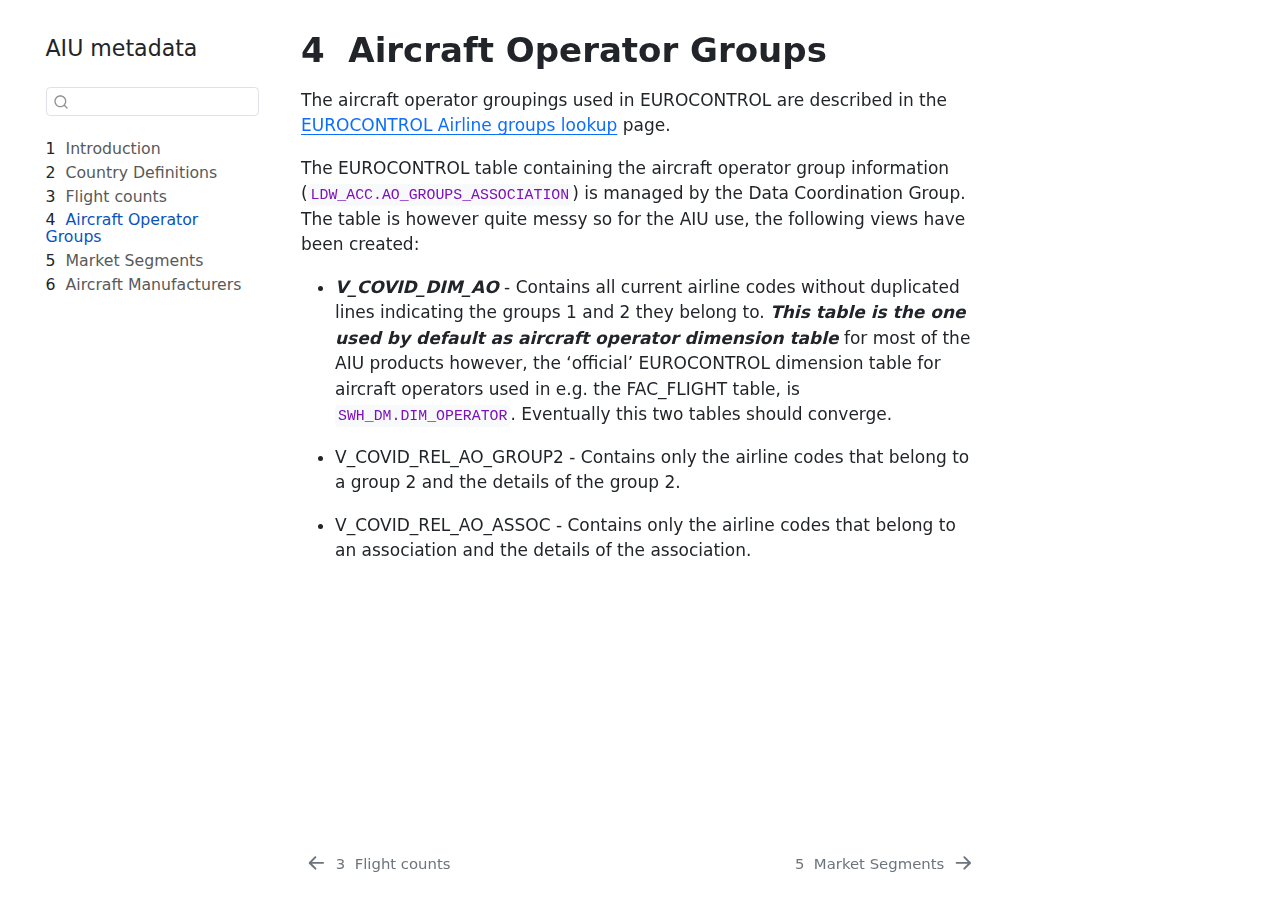
==== commit eeb7f2ef: "Built site for gh-pages" ====
--- a/ao_groups.html
+++ b/ao_groups.html
@@ -175,7 +175,7 @@
 <p>The aircraft operator groupings used in EUROCONTROL are described in the <a href="https://www.eurocontrol.int/directory/airline-groups-lookup">EUROCONTROL Airline groups lookup</a> page.</p>
 <p>The EUROCONTROL table containing the aircraft operator group information (<code>LDW_ACC.AO_GROUPS_ASSOCIATION</code>) is managed by the Data Coordination Group. The table is however quite messy so for the AIU use, the following views have been created:</p>
 <ul>
-<li><p><strong><em>V_COVID_DIM_AO</em></strong> - Contains all current airline codes without duplicated lines indicating the groups 1 and 2 they belong to. <strong><em>This table is the one to be used by default as aircraft operator dimension table</em></strong> for most of the AIU products however, the ‘official’ dimension table for aircraft operators used e.g.&nbsp;in the FAC_FLIGHT table is <code>SWH_DM.DIM_OPERATOR</code>. Eventually this two tables should converge.</p></li>
+<li><p><strong><em>V_COVID_DIM_AO</em></strong> - Contains all current airline codes without duplicated lines indicating the groups 1 and 2 they belong to. <strong><em>This table is the one used by default as aircraft operator dimension table</em></strong> for most of the AIU products however, the ‘official’ EUROCONTROL dimension table for aircraft operators used in e.g.&nbsp;the FAC_FLIGHT table, is <code>SWH_DM.DIM_OPERATOR</code>. Eventually this two tables should converge.</p></li>
 <li><p>V_COVID_REL_AO_GROUP2 - Contains only the airline codes that belong to a group 2 and the details of the group 2.</p></li>
 <li><p>V_COVID_REL_AO_ASSOC - Contains only the airline codes that belong to an association and the details of the association.</p></li>
 </ul>
